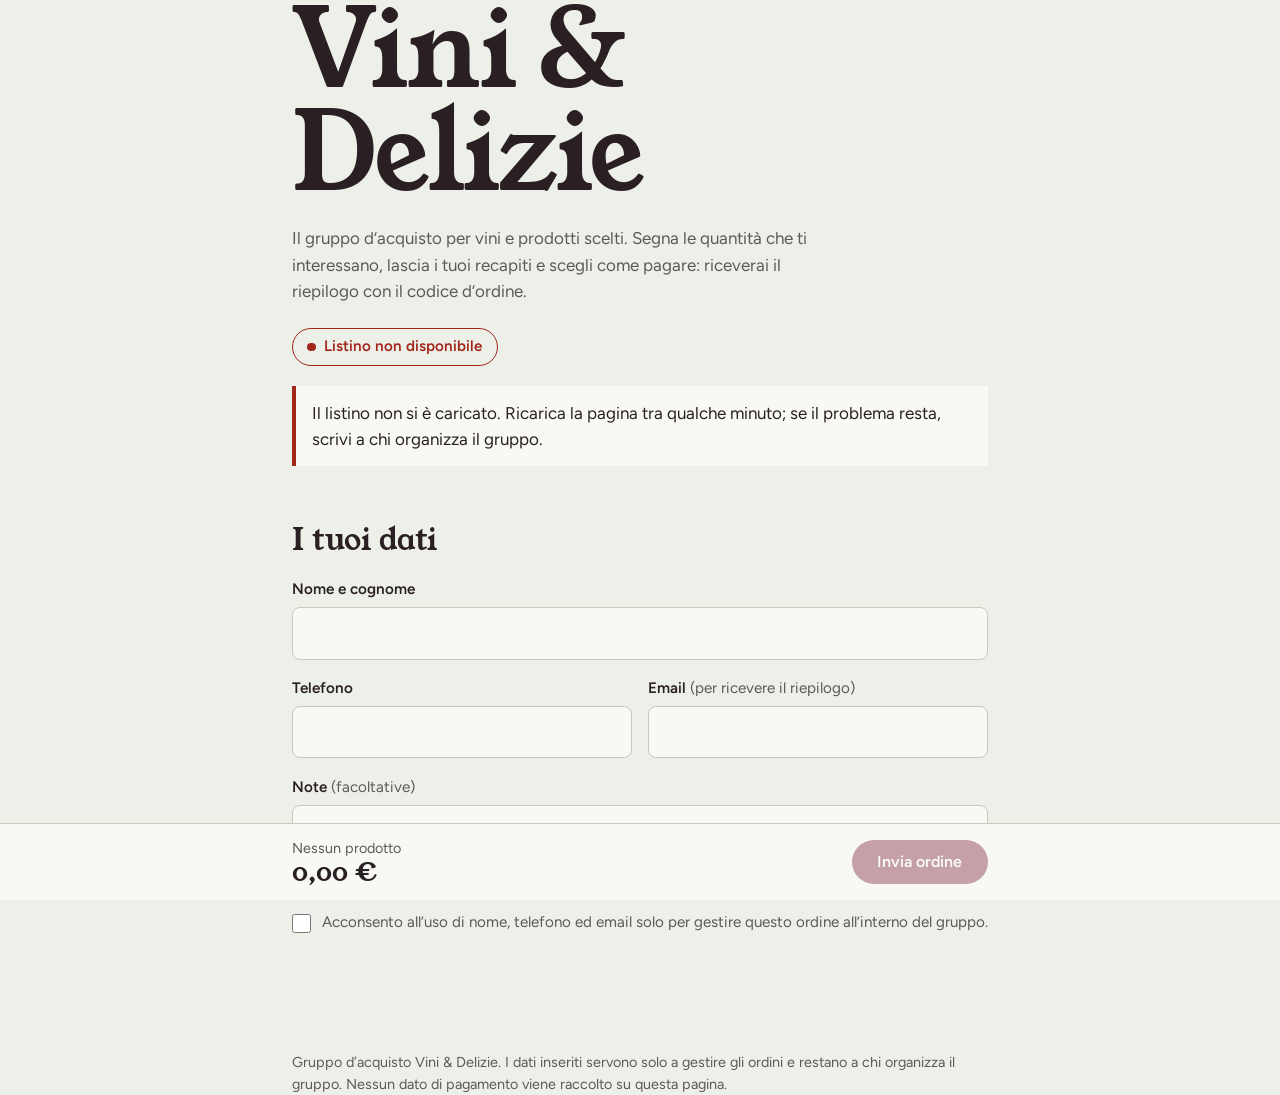
==== index.html @ 4db272ee "Add files via upload" ====
<!doctype html>
<html lang="it">
<head>
<meta charset="utf-8">
<meta name="viewport" content="width=device-width, initial-scale=1, viewport-fit=cover">
<link rel="icon" href="data:image/svg+xml,<svg xmlns='http://www.w3.org/2000/svg' viewBox='0 0 100 100'><text y='.9em' font-size='90'>🍷</text></svg>">
<link rel="preconnect" href="https://fonts.googleapis.com">
<link rel="preconnect" href="https://fonts.gstatic.com" crossorigin>
<link href="https://fonts.googleapis.com/css2?family=Figtree:wght@400;600;700&family=Young+Serif&display=swap" rel="stylesheet">
<title>Vini &amp; Delizie · Gruppo d’acquisto</title>
<meta name="description" content="Gruppo d’acquisto Vini & Delizie: scegli i prodotti dal listino e invia il tuo ordine.">
<link rel="stylesheet" href="assets/style.css">
</head>
<body data-mode="consumer">

<header class="wrap">
  <h1>Vini &amp; Delizie</h1>
  <p class="intro">Il gruppo d’acquisto per vini e prodotti scelti. Segna le quantità che ti interessano, lascia i tuoi recapiti e scegli come pagare: riceverai il riepilogo con il codice d’ordine.</p>
  <p id="status" class="status">Carico il listino…</p>
</header>

<main class="wrap">
  <div id="notice" class="notice" role="status" hidden></div>

  <div id="shop">
    <div id="catalog" aria-label="Listino prodotti"></div>

    <form id="order-form" class="order" autocomplete="on">
      <h2>I tuoi dati</h2>
      <div class="field">
        <label for="name">Nome e cognome</label>
        <input id="name" name="name" required maxlength="80" autocomplete="name">
      </div>
      <div class="two">
        <div class="field">
          <label for="phone">Telefono</label>
          <input id="phone" name="phone" type="tel" required maxlength="30" autocomplete="tel" inputmode="tel">
        </div>
        <div class="field">
          <label for="email">Email <span>(per ricevere il riepilogo)</span></label>
          <input id="email" name="email" type="email" maxlength="120" autocomplete="email">
        </div>
      </div>
      <div class="field">
        <label for="notes">Note <span>(facoltative)</span></label>
        <textarea id="notes" name="notes" maxlength="500" placeholder="Per esempio: ritiro il sabato, preferenze, richieste particolari"></textarea>
      </div>
      <fieldset id="payments" hidden>
        <legend>Come preferisci pagare?</legend>
        <div class="choices" id="payments-list"></div>
      </fieldset>
      <div class="hp" aria-hidden="true">
        <label for="website">Non compilare questo campo</label>
        <input id="website" name="website" tabindex="-1" autocomplete="off">
      </div>
      <label class="check">
        <input type="checkbox" name="consent" required>
        <span>Acconsento all’uso di nome, telefono ed email solo per gestire questo ordine all’interno del gruppo.</span>
      </label>
    </form>
  </div>

  <section id="done" hidden>
    <h2 tabindex="-1">Ordine inviato</h2>
    <p>Il tuo codice ordine è</p>
    <p class="code" id="done-code"></p>
    <ul class="recap" id="done-lines"></ul>
    <div id="done-pay" hidden>
      <h3>Pagamento</h3>
      <p id="done-pay-label"></p>
      <p class="pay-info" id="done-pay-info" hidden></p>
    </div>
    <p id="done-pickup" hidden></p>
    <p id="done-mail" hidden>Ti abbiamo mandato il riepilogo per email.</p>
    <button type="button" class="btn ghost" id="again">Fai un altro ordine</button>
  </section>
</main>

<div id="bar" class="bar">
  <div class="wrap">
    <p class="total"><span id="count">Nessun prodotto</span><strong id="total">0,00 €</strong></p>
    <button class="btn" id="send" type="submit" form="order-form" disabled>Invia ordine</button>
  </div>
</div>

<footer class="wrap">Gruppo d’acquisto Vini &amp; Delizie. I dati inseriti servono solo a gestire gli ordini e restano a chi organizza il gruppo. Nessun dato di pagamento viene raccolto su questa pagina.</footer>

<script src="assets/config.js"></script>
<script src="assets/app.js"></script>
</body>
</html>
---- assets/style.css ----
:root {
  --bg: #EDEFE9;
  --surface: #F8F9F5;
  --ink: #2A1F22;
  --muted: #5D5A55;
  --line: #C6CBBB;
  --wine: #7A1F35;
  --on-wine: #FFFFFF;
  --olive: #56642A;
  --danger: #A3261B;
  --serif: "Young Serif", Georgia, "Times New Roman", serif;
  --sans: Figtree, system-ui, -apple-system, "Segoe UI", Roboto, sans-serif;
  color-scheme: light dark;
}
@media (prefers-color-scheme: dark) {
  :root {
    --bg: #1C2018;
    --surface: #262B20;
    --ink: #ECE7DF;
    --muted: #ABA69C;
    --line: #3C4334;
    --wine: #E28CA0;
    --on-wine: #2A1018;
    --olive: #B9C47D;
    --danger: #F08A7E;
  }
}
* { box-sizing: border-box; }
html { -webkit-text-size-adjust: 100%; }
@media (prefers-reduced-motion: no-preference) { html { scroll-behavior: smooth; } }
body { margin: 0; background: var(--bg); color: var(--ink); font: 400 1.0625rem/1.55 var(--sans); }
:focus-visible { outline: 3px solid var(--wine); outline-offset: 2px; }
[hidden] { display: none !important; }
.wrap { max-width: 46rem; margin: 0 auto; padding: 0 1.25rem; }

/* Testata */
header { padding-top: calc(clamp(2.5rem, 8vw, 5rem) + env(safe-area-inset-top, 0px)); padding-bottom: 1.5rem; }
h1 { font: 400 clamp(3rem, 14vw, 6.75rem)/0.95 var(--serif); letter-spacing: -0.02em; margin: 0 0 1.25rem; }
.subtitle { font: 400 clamp(1.5rem, 5.5vw, 2.2rem)/1.1 var(--serif); color: var(--wine); margin: -.4rem 0 1.25rem; }
.intro { max-width: 34rem; color: var(--muted); margin: 0 0 1.5rem; }
.status {
  display: inline-flex; align-items: center; gap: .55em; margin: 0; padding: .4em .95em;
  font-weight: 600; font-size: .95rem; color: var(--olive);
  border: 1.5px solid currentColor; border-radius: 999px;
}
.status::before { content: ""; flex: none; width: .55em; height: .55em; border-radius: 50%; background: currentColor; }
.status.closed { color: var(--danger); }
.pro-note { margin: 1rem 0 0; font-weight: 600; }

.notice { margin: 1.25rem 0 0; padding: .85rem 1rem; background: var(--surface); border-left: 4px solid var(--olive); }
.notice.error { border-left-color: var(--danger); }

/* Listino */
.category h2 {
  font: 400 1.9rem/1.2 var(--serif); margin: 2.75rem 0 .25rem; padding-bottom: .45rem;
  border-bottom: 2px solid var(--ink);
}
.items { list-style: none; margin: 0; padding: 0; }
.item {
  display: grid; grid-template-columns: 1fr auto; align-items: center; gap: .6rem 1.25rem;
  padding: .95rem 0; border-bottom: 1px solid var(--line);
}
.item-line { display: flex; align-items: baseline; gap: .5rem; }
.item-name { font-weight: 600; font-size: 1.1rem; }
.leader { flex: 1; min-width: 1rem; border-bottom: 2px dotted var(--line); transform: translateY(-.3em); }
.item-price { font-weight: 600; font-variant-numeric: tabular-nums; white-space: nowrap; }
.item-price small { font-weight: 400; font-size: .9rem; color: var(--muted); }
.item-meta { margin: .2rem 0 0; color: var(--muted); font-size: .95rem; max-width: 36rem; }
.item-meta .producer { color: var(--ink); font-weight: 600; }
.item-case { margin: .35rem 0 0; font-size: .95rem; font-variant-numeric: tabular-nums; }
.empty { color: var(--muted); padding: 2rem 0; }

.qtys { display: grid; gap: .45rem; justify-items: end; }
.qty-row { display: flex; align-items: center; gap: .7rem; }
.qty-label { font-size: .9rem; color: var(--muted); }
.qty { display: inline-flex; align-items: center; border: 1.5px solid var(--line); border-radius: 999px; background: var(--surface); }
.qty button {
  width: 2.6rem; height: 2.6rem; border: 0; border-radius: 999px;
  background: none; color: var(--ink); font: 400 1.35rem/1 var(--sans); cursor: pointer;
}
.qty button:disabled { opacity: .3; cursor: not-allowed; }
.qty output { min-width: 1.75rem; text-align: center; font-weight: 700; font-variant-numeric: tabular-nums; }
.qty.on { border-color: var(--wine); }
.qty.on output, .item.on .item-name { color: var(--wine); }

@media (max-width: 34rem) {
  .item { grid-template-columns: 1fr; }
  .qty, .qtys { justify-self: end; }
  .item-price small { display: block; text-align: right; }
}

/* Moduli */
form.order { margin-top: 3.5rem; }
form.order h2, #done h2, #gate h2 { font: 400 1.9rem/1.2 var(--serif); margin: 0 0 1.25rem; }
.field { display: grid; gap: .35rem; margin-bottom: 1.1rem; }
.field label, legend { font-weight: 600; font-size: .95rem; }
.field label span { font-weight: 400; color: var(--muted); }
input, textarea {
  width: 100%; padding: .7em .85em; font: inherit; color: var(--ink);
  background: var(--surface); border: 1.5px solid var(--line); border-radius: .5rem;
}
input:focus-visible, textarea:focus-visible { outline: 3px solid var(--wine); outline-offset: 0; border-color: var(--wine); }
textarea { min-height: 5.5rem; resize: vertical; }
.two { display: grid; grid-template-columns: 1fr 1fr; gap: 0 1rem; }
@media (max-width: 34rem) { .two { grid-template-columns: 1fr; } }

fieldset { border: 0; margin: 0 0 1.4rem; padding: 0; }
legend { padding: 0; margin-bottom: .5rem; }
.choices { display: grid; grid-template-columns: repeat(auto-fit, minmax(10rem, 1fr)); gap: .5rem; }
.choice {
  display: flex; align-items: center; gap: .6rem; padding: .75rem .9rem; cursor: pointer;
  background: var(--surface); border: 1.5px solid var(--line); border-radius: .5rem;
}
.choice:has(input:checked) { border-color: var(--wine); }
.choice input { width: 1.1rem; height: 1.1rem; margin: 0; flex: none; accent-color: var(--wine); }

.check { display: flex; gap: .65rem; align-items: flex-start; font-size: .95rem; color: var(--muted); }
.check input { width: 1.2rem; height: 1.2rem; margin: .2rem 0 0; flex: none; accent-color: var(--wine); }
.hp { position: absolute; left: -9999px; width: 1px; height: 1px; overflow: hidden; }

/* Barra del totale */
.bar {
  position: sticky; bottom: 0; margin-top: 2.5rem;
  background: var(--surface); border-top: 1.5px solid var(--line);
  padding: .8rem 0 calc(.8rem + env(safe-area-inset-bottom, 0px));
}
.bar .wrap { display: flex; align-items: center; justify-content: space-between; gap: 1rem; }
.total { margin: 0; line-height: 1.2; }
.total span { color: var(--muted); font-size: .9rem; }
.total strong { display: block; font: 400 1.6rem/1.15 var(--serif); font-variant-numeric: tabular-nums; }
.btn {
  padding: .85em 1.6em; border: 0; border-radius: 999px; background: var(--wine); color: var(--on-wine);
  font: 600 1rem/1 var(--sans); cursor: pointer;
}
.btn:disabled { opacity: .4; cursor: not-allowed; }
.btn.ghost { background: none; color: var(--wine); border: 1.5px solid var(--wine); }

/* Accesso professionisti */
#gate { padding: 1rem 0 3rem; max-width: 30rem; }
.gate-row { display: flex; gap: .6rem; }
.gate-row input { flex: 1; }

/* Conferma */
#done { padding: 1rem 0 2rem; }
#done h2:focus { outline: none; }
#done h3 { font: 400 1.35rem/1.2 var(--serif); margin: 2rem 0 .5rem; }
.code { font: 400 2.4rem/1.1 var(--serif); color: var(--wine); margin: 0 0 1.5rem; }
.recap { list-style: none; margin: 0 0 1rem; padding: 0; }
.recap li { display: flex; justify-content: space-between; gap: 1rem; padding: .55rem 0; border-bottom: 1px solid var(--line); font-variant-numeric: tabular-nums; }
.recap li.sum { font-weight: 700; border-bottom: 2px solid var(--ink); }
#done p { max-width: 36rem; }
.pay-info { white-space: pre-line; padding: .85rem 1rem; background: var(--surface); border-left: 4px solid var(--wine); }

footer { padding: 2rem 1.25rem calc(2rem + env(safe-area-inset-bottom, 0px)); color: var(--muted); font-size: .9rem; }
footer a { color: inherit; }
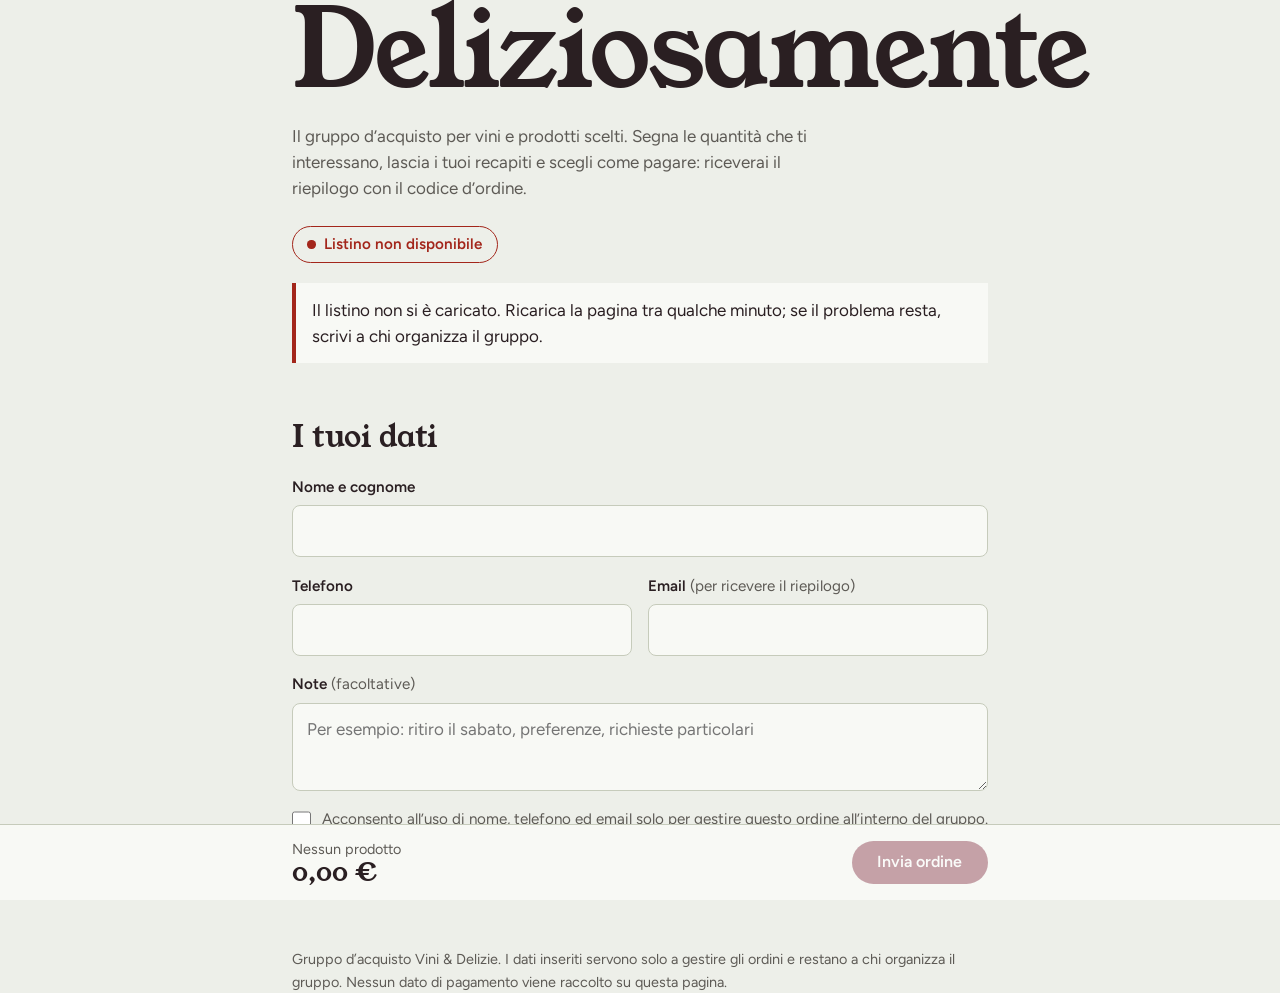
==== commit 126c7970: "Change header title from 'Vini & Delizie' to 'Deliziosamente'" ====
--- a/index.html
+++ b/index.html
@@ -14,7 +14,7 @@
 <body data-mode="consumer">
 
 <header class="wrap">
-  <h1>Vini &amp; Delizie</h1>
+  <h1>Deliziosamente</h1>
   <p class="intro">Il gruppo d’acquisto per vini e prodotti scelti. Segna le quantità che ti interessano, lascia i tuoi recapiti e scegli come pagare: riceverai il riepilogo con il codice d’ordine.</p>
   <p id="status" class="status">Carico il listino…</p>
 </header>
